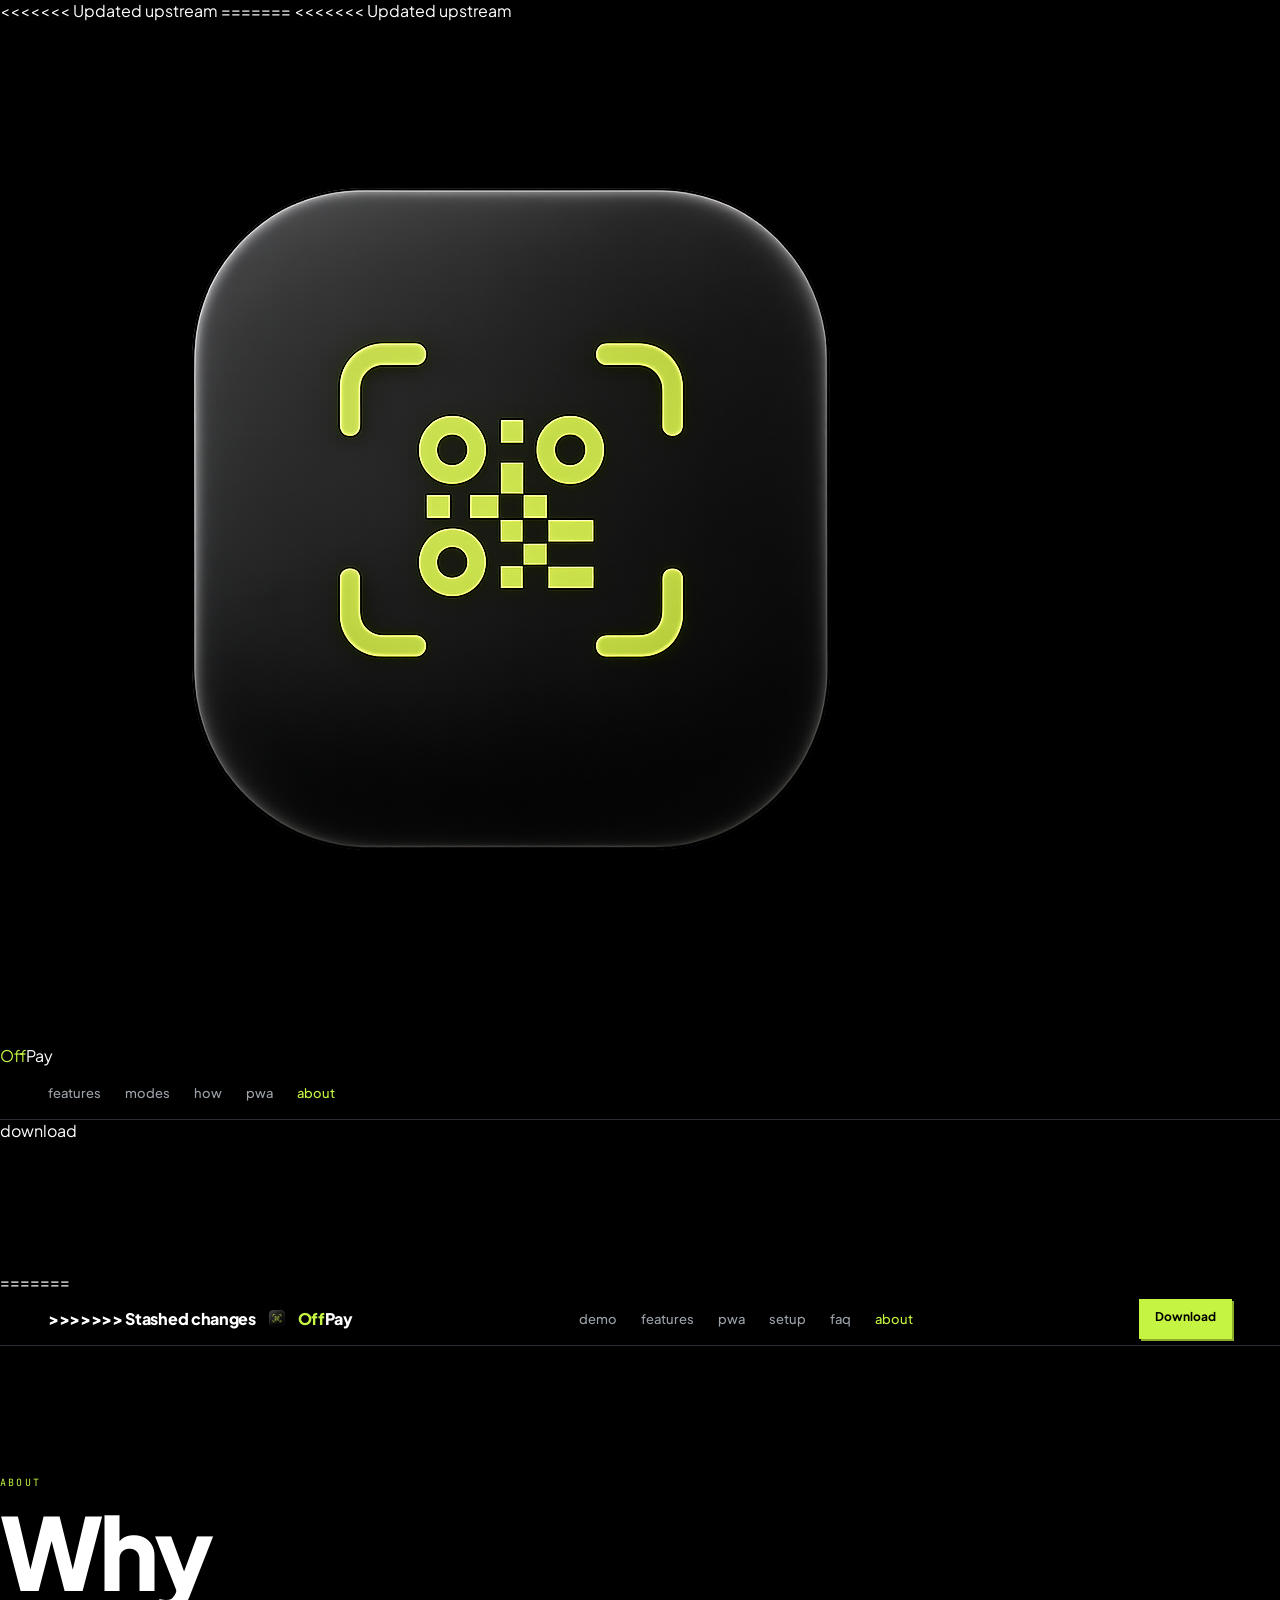
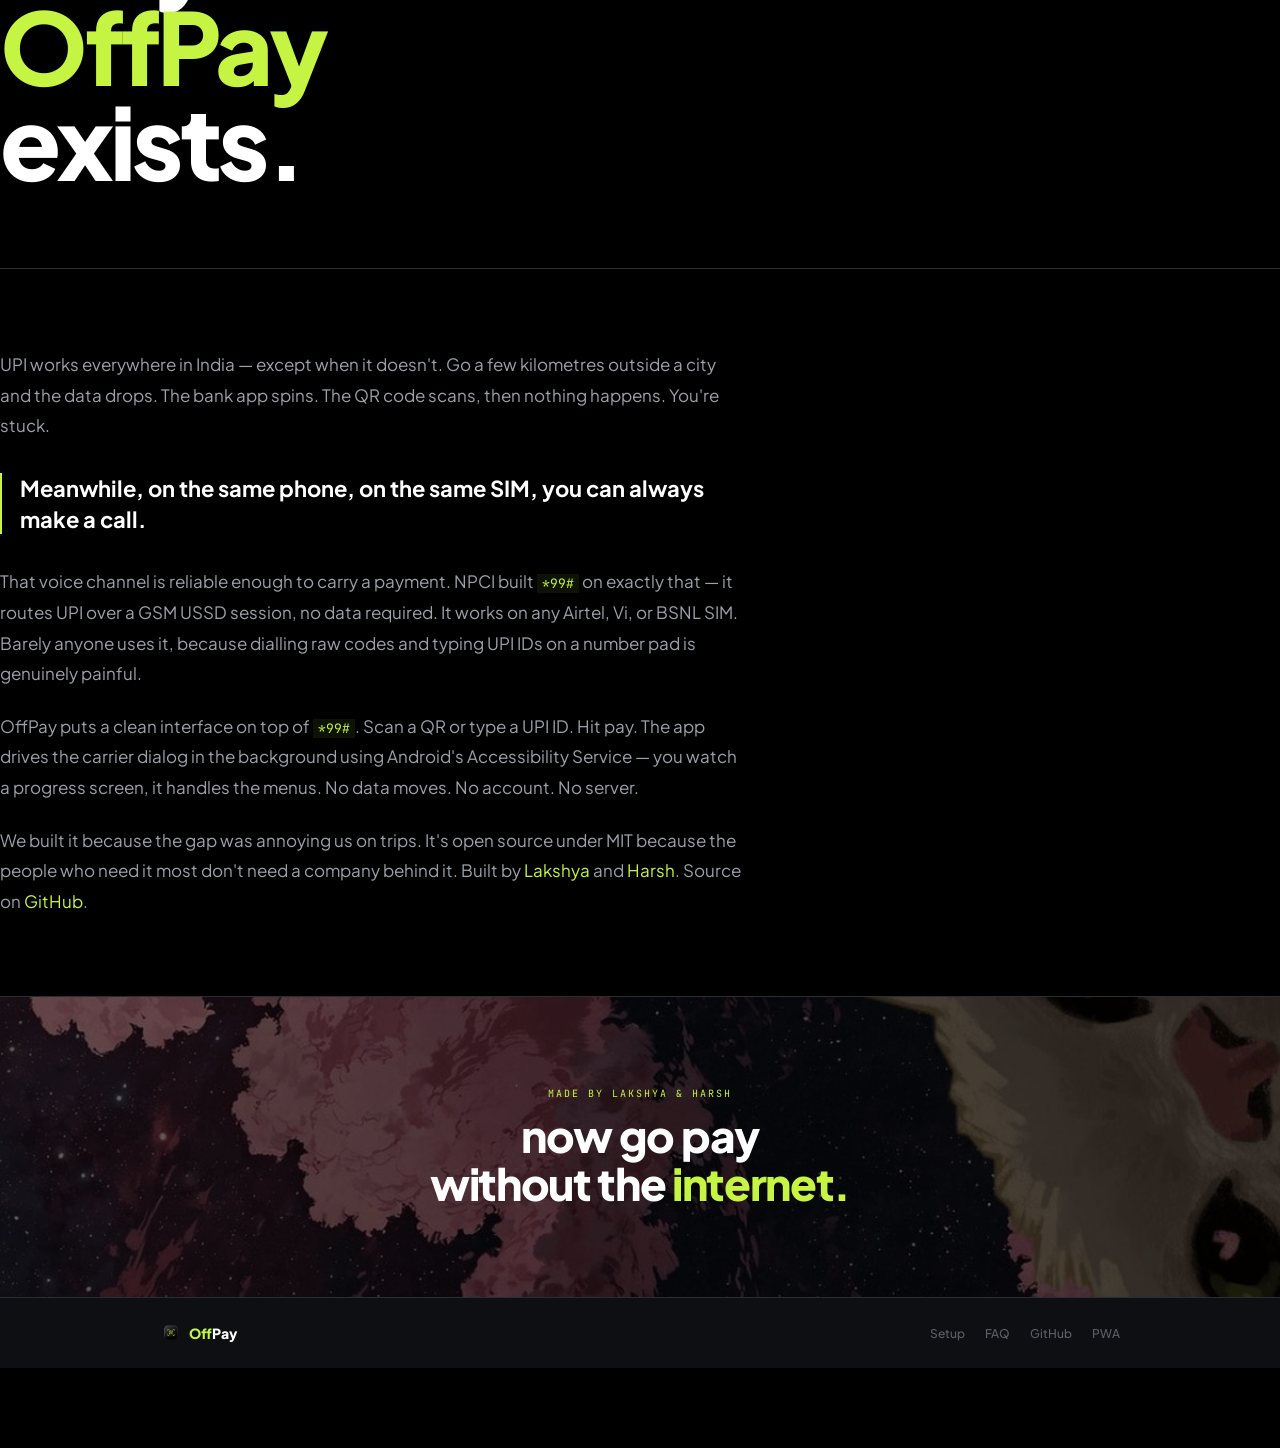
==== website/about.html @ 0f7c6b74 "test" ====
<!doctype html>
<html lang="en">
<head>
  <meta charset="utf-8" />
  <meta name="viewport" content="width=device-width, initial-scale=1, viewport-fit=cover" />
  <title>About — OffPay</title>
  <meta name="description" content="Why OffPay exists." />
  <meta name="theme-color" content="#000000" />
  <link rel="icon" type="image/png" href="assets/logos/icon.png" />
<<<<<<< Updated upstream
  <link rel="apple-touch-icon" href="assets/logos/icon.png" />

  <link rel="preconnect" href="https://web-assets.cred.club" crossorigin />
  <link rel="preconnect" href="https://fonts.googleapis.com" />
  <link rel="preconnect" href="https://fonts.gstatic.com" crossorigin />
  <link href="https://fonts.googleapis.com/css2?family=JetBrains+Mono:wght@400;500;700&display=swap" rel="stylesheet" />
=======
  <link rel="preconnect" href="https://fonts.googleapis.com" />
  <link rel="preconnect" href="https://fonts.gstatic.com" crossorigin />
  <link href="https://fonts.googleapis.com/css2?family=Plus+Jakarta+Sans:ital,wght@0,400;0,500;0,600;0,700;0,800;1,400&family=JetBrains+Mono:wght@400;500&display=swap" rel="stylesheet" />
  <style>
    :root {
      --black: #000000; --surface: #0E0F12; --surface-hi: #16181D;
      --border: #2A2D34; --border-s: #3A3E47;
      --text-1: #FFFFFF; --text-2: #9BA1A8; --text-3: #5A6068;
      --lime: #C5F542; --lime-dim: #8AAB2C;
      --mono: 'JetBrains Mono', monospace;
      --sans: 'Plus Jakarta Sans', system-ui, sans-serif;
      --max: 960px; --pad: clamp(16px, 4.5vw, 48px);
    }
    *, *::before, *::after { box-sizing: border-box; margin: 0; padding: 0; }
    body { background: var(--black); color: var(--text-1); font-family: var(--sans); -webkit-font-smoothing: antialiased; overflow-x: hidden; }
    img { display: block; max-width: 100%; }
    a { color: inherit; text-decoration: none; }
    ::selection { background: var(--lime); color: var(--black); }
>>>>>>> Stashed changes

    .w { max-width: var(--max); margin: 0 auto; padding: 0 var(--pad); }
    .divider { border: none; border-top: 1px solid var(--border); }
    .label { font-family: var(--mono); font-size: 10px; letter-spacing: 0.22em; color: var(--lime); text-transform: uppercase; display: block; margin-bottom: 14px; }
    .lime { color: var(--lime); }

    nav {
      position: sticky; top: 0; z-index: 200;
      display: flex; align-items: center;
      padding: 0 var(--pad); height: 54px;
      background: rgba(0,0,0,0.88); backdrop-filter: blur(20px); -webkit-backdrop-filter: blur(20px);
      border-bottom: 1px solid var(--border);
    }
    .nav-brand { display: flex; align-items: center; gap: 8px; font-size: 16px; font-weight: 800; letter-spacing: -0.02em; }
    .nav-brand img { width: 26px; height: 26px; }
    .nav-links { display: flex; gap: 24px; margin: 0 auto; font-size: 13px; font-weight: 500; color: var(--text-2); }
    .nav-links a:hover { color: var(--text-1); } .nav-links a.active { color: var(--lime); }
    .nav-dl { font-size: 12px; font-weight: 700; background: var(--lime); color: var(--black); padding: 10px 16px; min-height: 40px; box-shadow: 2px 2px 0 var(--lime-dim); transition: box-shadow 80ms, transform 80ms; -webkit-tap-highlight-color: transparent; touch-action: manipulation; }
    .nav-dl:hover { box-shadow: 3px 3px 0 var(--lime-dim); transform: translate(-1px,-1px); }
    @media (max-width: 620px) { .nav-links { display: none; } }

    /* Hero */
    .about-hero { padding: clamp(72px, 12vw, 130px) 0 clamp(48px, 7vw, 80px); }
    .about-hero h1 { font-size: clamp(44px, 9vw, 100px); font-weight: 800; letter-spacing: -0.04em; line-height: 0.95; color: var(--text-1); }

    /* Prose */
    .prose-wrap { padding: clamp(48px, 7vw, 80px) 0; }
    .prose { max-width: 62ch; }
    .prose p { font-size: clamp(15px, 1.4vw, 17px); color: var(--text-2); line-height: 1.8; margin-bottom: 22px; }
    .prose p:last-child { margin-bottom: 0; }
    .prose .pull {
      font-size: clamp(17px, 2vw, 22px); font-weight: 700; color: var(--text-1);
      line-height: 1.4; padding-left: 18px; border-left: 2px solid var(--lime);
      margin: 32px 0;
    }
    .prose a { color: var(--lime); }
    .prose code { font-family: var(--mono); font-size: 13px; color: var(--lime); background: rgba(197,245,66,0.07); padding: 1px 5px; }

    /* Cat */
    .cat { position: relative; overflow: hidden; border-top: 1px solid var(--border); }
    .cat-img { width: 100%; height: clamp(160px, 26vw, 300px); object-fit: cover; object-position: center 35%; filter: brightness(0.4); }
    .cat-copy { position: absolute; inset: 0; display: flex; flex-direction: column; align-items: center; justify-content: center; text-align: center; padding: var(--pad); }
    .cat-by { font-family: var(--mono); font-size: 10px; letter-spacing: 0.2em; color: var(--lime); margin-bottom: 12px; text-transform: uppercase; }
    .cat-line { font-size: clamp(22px, 4.5vw, 44px); font-weight: 800; letter-spacing: -0.03em; color: var(--text-1); line-height: 1.08; }

    /* Footer */
    footer { background: var(--surface); border-top: 1px solid var(--border); padding: 24px var(--pad); }
    .foot-in { max-width: var(--max); margin: 0 auto; display: flex; flex-wrap: wrap; align-items: center; justify-content: space-between; gap: 14px; }
    .foot-brand { display: flex; align-items: center; gap: 7px; font-size: 14px; font-weight: 800; letter-spacing: -0.02em; }
    .foot-brand img { width: 22px; height: 22px; }
    .foot-links { display: flex; flex-wrap: wrap; gap: 20px; font-size: 12px; color: var(--text-3); font-weight: 500; }
    .foot-links a:hover { color: var(--text-1); }
  </style>
</head>
<body>

<<<<<<< Updated upstream
<header class="nav">
  <a href="index.html" class="brand" aria-label="OffPay home">
    <img src="assets/logos/icon.png" alt="" />
    <span class="wordmark"><span class="lime">Off</span>Pay</span>
  </a>
  <nav class="nav-links" aria-label="Primary">
    <a href="index.html#features">features</a>
    <a href="index.html#modes">modes</a>
    <a href="index.html#how">how</a>
    <a href="index.html#pwa">pwa</a>
    <a href="about.html" class="active">about</a>
  </nav>
  <a href="index.html#download" class="cta-mini" data-haptic="light">download</a>
</header>

<!-- ░░░ Hero ░░░ -->
<section class="about-hero">
  <div class="hero-logo">
=======
<nav>
  <a href="index.html" class="nav-brand">
>>>>>>> Stashed changes
    <img src="assets/logos/icon.png" alt="OffPay" />
    <span><span class="lime">Off</span>Pay</span>
  </a>
  <div class="nav-links">
    <a href="index.html#demo">demo</a>
    <a href="index.html#features">features</a>
    <a href="index.html#pwa">pwa</a>
    <a href="setup.html">setup</a>
    <a href="faq.html">faq</a>
    <a href="about.html" class="active">about</a>
  </div>
  <a href="index.html#download" class="nav-dl">Download</a>
</nav>

<section class="about-hero">
  <div class="w">
    <span class="label">About</span>
    <h1>Why<br/><span class="lime">OffPay</span><br/>exists.</h1>
  </div>
</section>

<hr class="divider" />

<div class="prose-wrap">
  <div class="w">
    <div class="prose">
      <p>
        UPI works everywhere in India — except when it doesn't. Go a few kilometres outside a city and the data drops. The bank app spins. The QR code scans, then nothing happens. You're stuck.
      </p>

      <p class="pull">
        Meanwhile, on the same phone, on the same SIM, you can always make a call.
      </p>

      <p>
        That voice channel is reliable enough to carry a payment. NPCI built <code>*99#</code> on exactly that — it routes UPI over a GSM USSD session, no data required. It works on any Airtel, Vi, or BSNL SIM. Barely anyone uses it, because dialling raw codes and typing UPI IDs on a number pad is genuinely painful.
      </p>

      <p>
        OffPay puts a clean interface on top of <code>*99#</code>. Scan a QR or type a UPI ID. Hit pay. The app drives the carrier dialog in the background using Android's Accessibility Service — you watch a progress screen, it handles the menus. No data moves. No account. No server.
      </p>

      <p>
        We built it because the gap was annoying us on trips. It's open source under MIT because the people who need it most don't need a company behind it. Built by <a href="https://github.com/laksh-ya" target="_blank" rel="noopener">Lakshya</a> and <a href="https://github.com/harshtripathi272" target="_blank" rel="noopener">Harsh</a>. Source on <a href="https://github.com/Laksh-ya/OffPayApp" target="_blank" rel="noopener">GitHub</a>.
      </p>
    </div>
  </div>
</div>

<div class="cat" aria-hidden="true">
  <img class="cat-img" src="assets/cat_aesthetic.png" alt="" loading="lazy" />
  <div class="cat-copy">
    <div class="cat-by">Made by Lakshya &amp; Harsh</div>
    <div class="cat-line">now go pay<br/>without the <span class="lime">internet.</span></div>
  </div>
</div>

<footer>
  <div class="foot-in">
    <a href="index.html" class="foot-brand">
      <img src="assets/logos/icon.png" alt="" />
      <span><span class="lime">Off</span>Pay</span>
    </a>
    <div class="foot-links">
      <a href="setup.html">Setup</a>
      <a href="faq.html">FAQ</a>
      <a href="https://github.com/Laksh-ya/OffPayApp" target="_blank" rel="noopener">GitHub</a>
      <a href="https://offpay.vercel.app/" target="_blank" rel="noopener">PWA</a>
    </div>
  </div>
</footer>

</body>
</html>
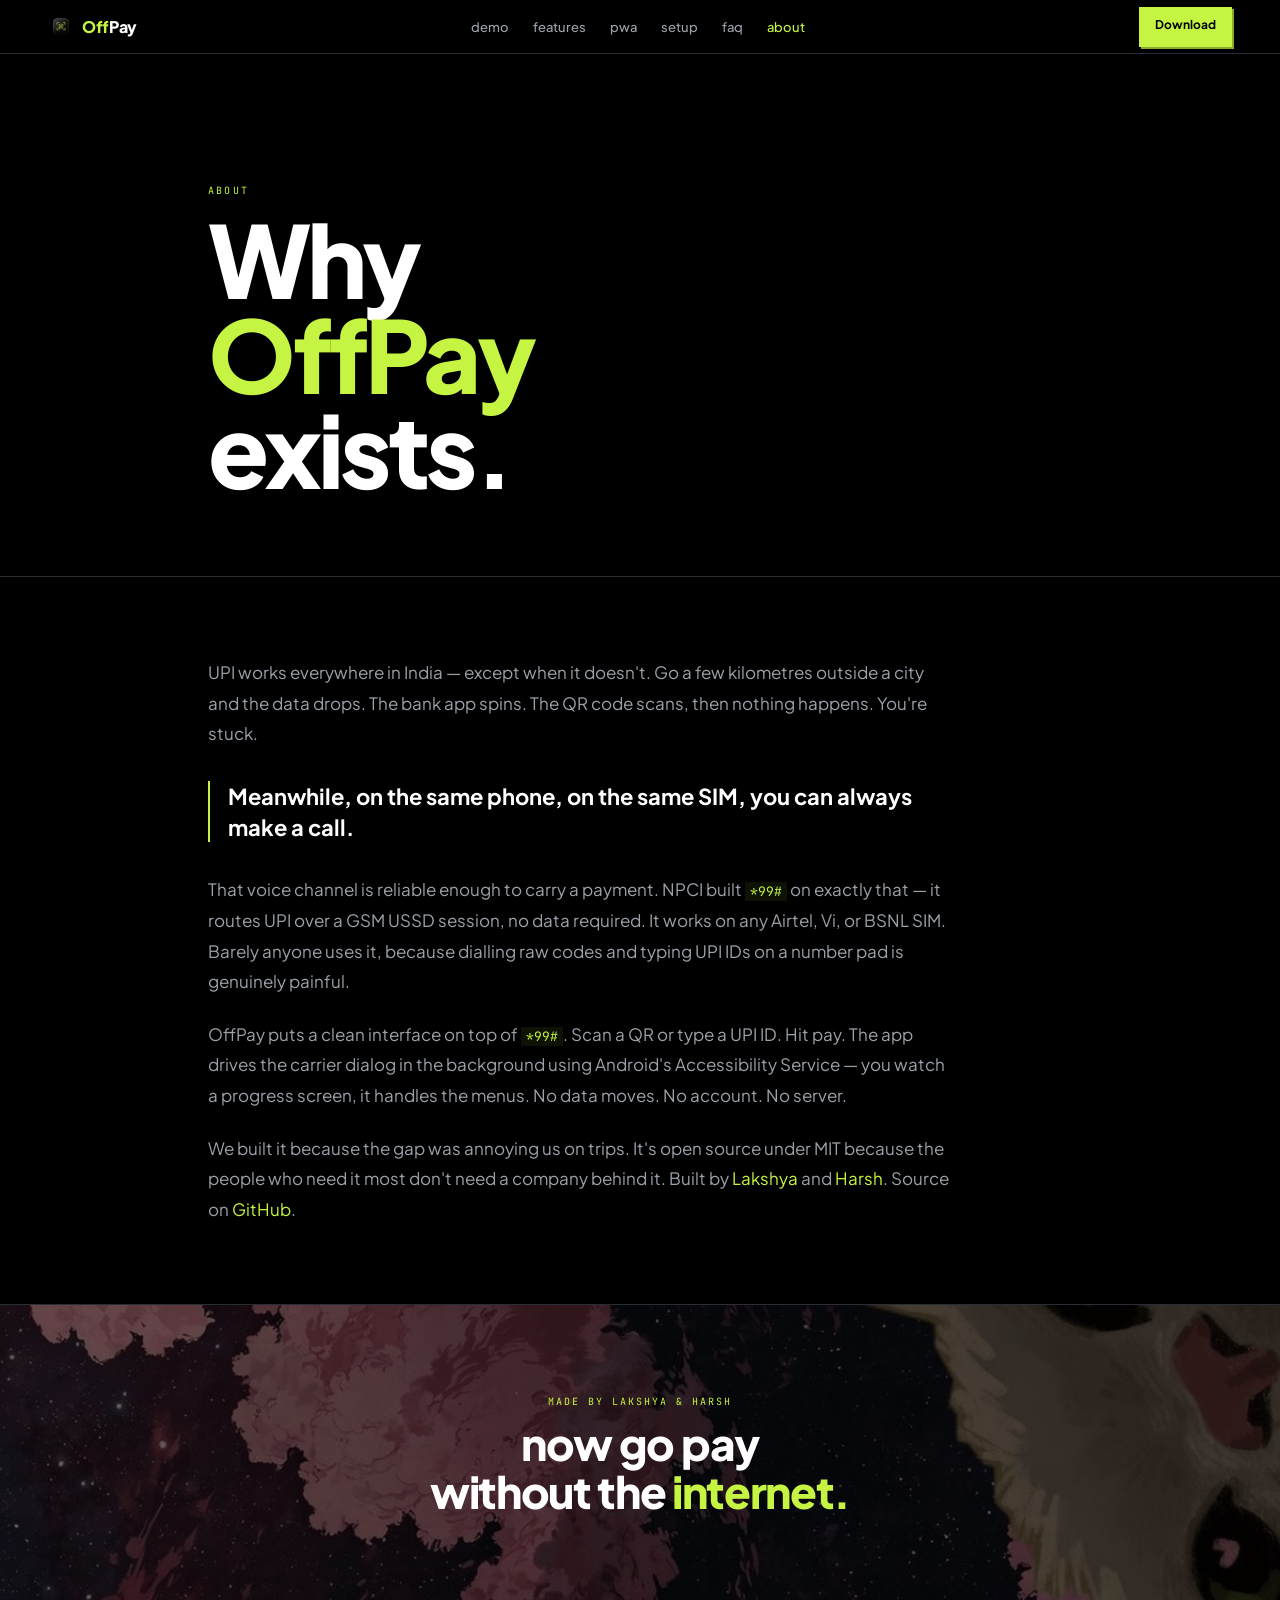
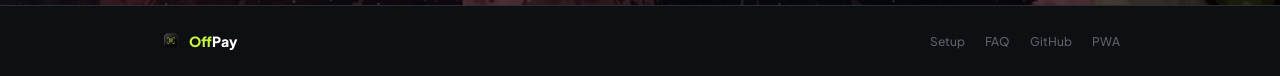
==== commit 6b5c4f19: "test" ====
--- a/website/about.html
+++ b/website/about.html
@@ -7,14 +7,7 @@
   <meta name="description" content="Why OffPay exists." />
   <meta name="theme-color" content="#000000" />
   <link rel="icon" type="image/png" href="assets/logos/icon.png" />
-<<<<<<< Updated upstream
-  <link rel="apple-touch-icon" href="assets/logos/icon.png" />
 
-  <link rel="preconnect" href="https://web-assets.cred.club" crossorigin />
-  <link rel="preconnect" href="https://fonts.googleapis.com" />
-  <link rel="preconnect" href="https://fonts.gstatic.com" crossorigin />
-  <link href="https://fonts.googleapis.com/css2?family=JetBrains+Mono:wght@400;500;700&display=swap" rel="stylesheet" />
-=======
   <link rel="preconnect" href="https://fonts.googleapis.com" />
   <link rel="preconnect" href="https://fonts.gstatic.com" crossorigin />
   <link href="https://fonts.googleapis.com/css2?family=Plus+Jakarta+Sans:ital,wght@0,400;0,500;0,600;0,700;0,800;1,400&family=JetBrains+Mono:wght@400;500&display=swap" rel="stylesheet" />
@@ -33,7 +26,6 @@
     img { display: block; max-width: 100%; }
     a { color: inherit; text-decoration: none; }
     ::selection { background: var(--lime); color: var(--black); }
->>>>>>> Stashed changes
 
     .w { max-width: var(--max); margin: 0 auto; padding: 0 var(--pad); }
     .divider { border: none; border-top: 1px solid var(--border); }
@@ -90,29 +82,9 @@
 </head>
 <body>
 
-<<<<<<< Updated upstream
-<header class="nav">
-  <a href="index.html" class="brand" aria-label="OffPay home">
-    <img src="assets/logos/icon.png" alt="" />
-    <span class="wordmark"><span class="lime">Off</span>Pay</span>
-  </a>
-  <nav class="nav-links" aria-label="Primary">
-    <a href="index.html#features">features</a>
-    <a href="index.html#modes">modes</a>
-    <a href="index.html#how">how</a>
-    <a href="index.html#pwa">pwa</a>
-    <a href="about.html" class="active">about</a>
-  </nav>
-  <a href="index.html#download" class="cta-mini" data-haptic="light">download</a>
-</header>
 
-<!-- ░░░ Hero ░░░ -->
-<section class="about-hero">
-  <div class="hero-logo">
-=======
 <nav>
   <a href="index.html" class="nav-brand">
->>>>>>> Stashed changes
     <img src="assets/logos/icon.png" alt="OffPay" />
     <span><span class="lime">Off</span>Pay</span>
   </a>
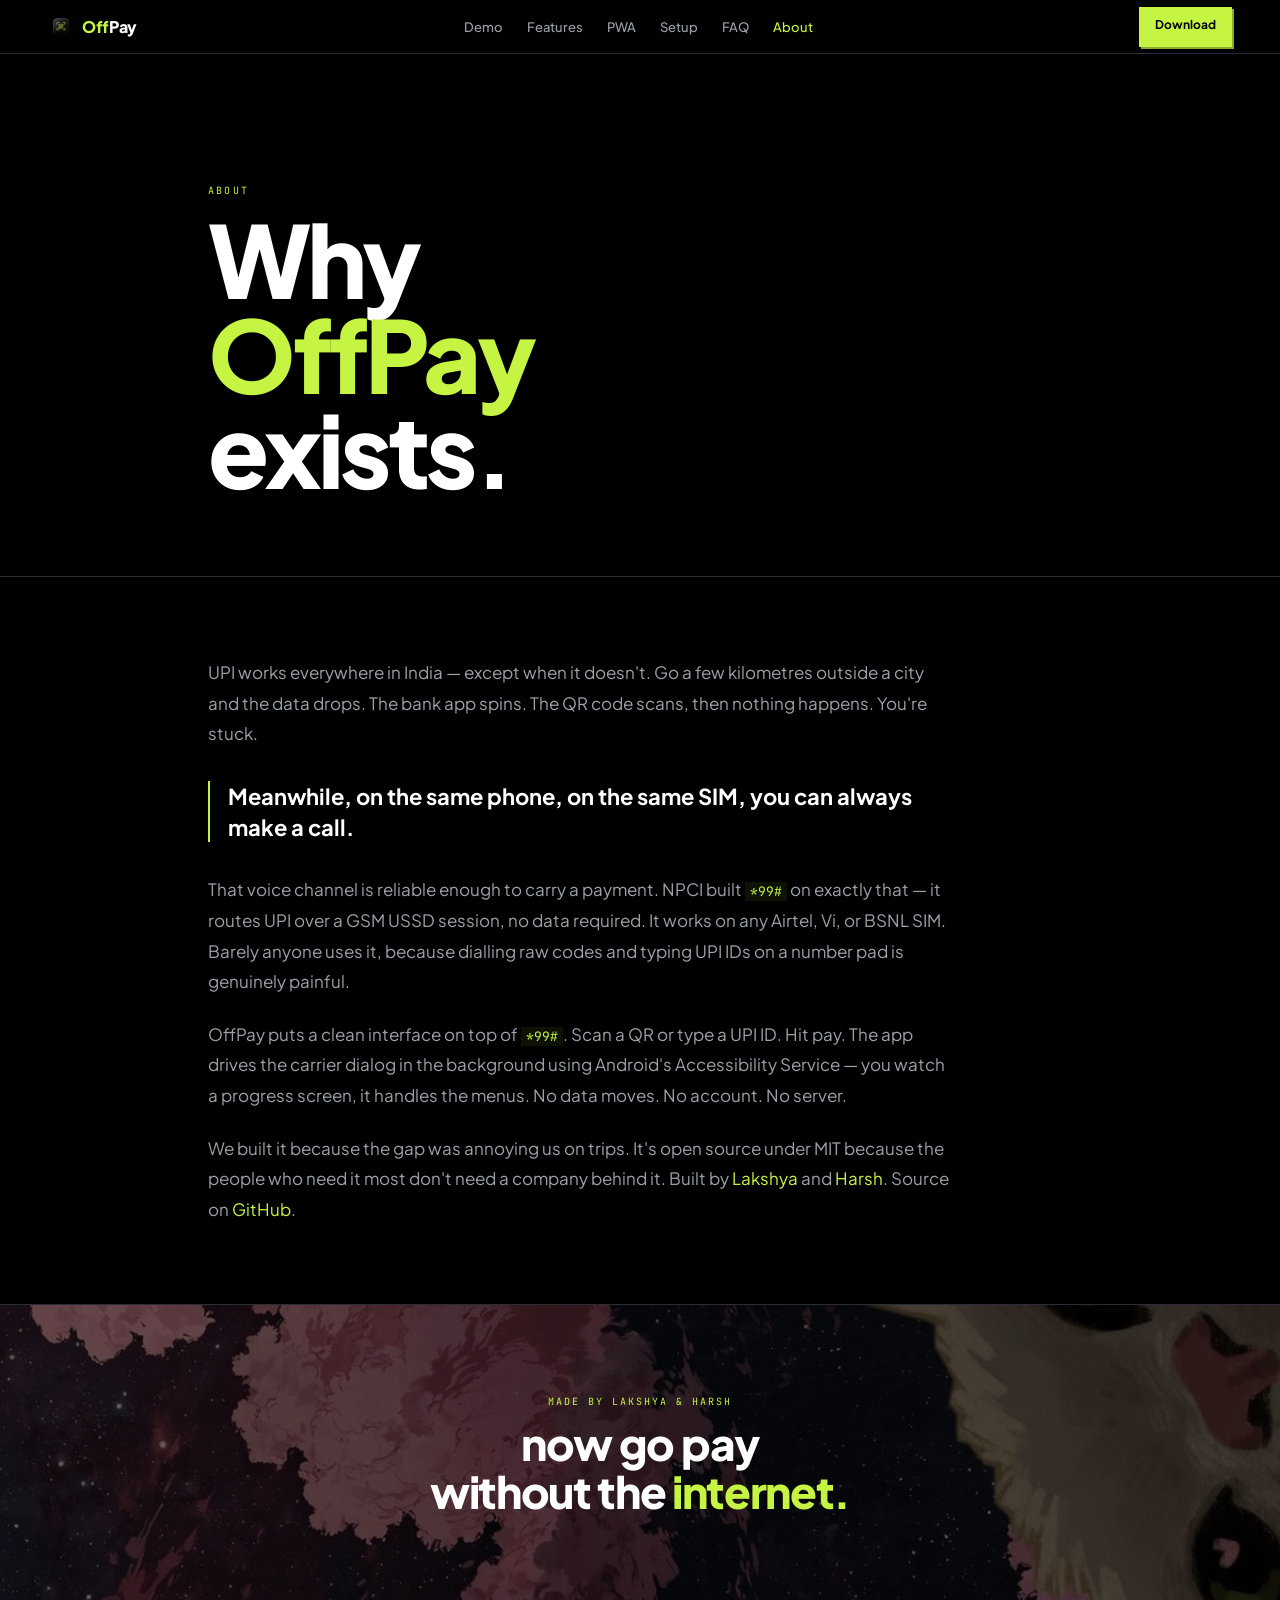
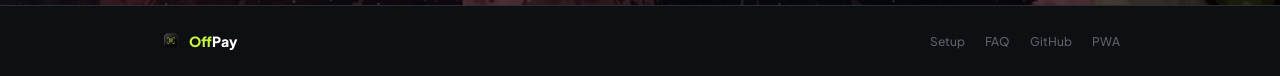
==== commit 54408392: "Menu Fix in Mobile" ====
--- a/website/about.html
+++ b/website/about.html
@@ -22,7 +22,7 @@
       --max: 960px; --pad: clamp(16px, 4.5vw, 48px);
     }
     *, *::before, *::after { box-sizing: border-box; margin: 0; padding: 0; }
-    body { background: var(--black); color: var(--text-1); font-family: var(--sans); -webkit-font-smoothing: antialiased; overflow-x: hidden; }
+    html, body { background: var(--black); color: var(--text-1); font-family: var(--sans); -webkit-font-smoothing: antialiased; overflow-x: hidden; max-width: 100%; }
     img { display: block; max-width: 100%; }
     a { color: inherit; text-decoration: none; }
     ::selection { background: var(--lime); color: var(--black); }
@@ -33,9 +33,11 @@
     .lime { color: var(--lime); }
 
     nav {
-      position: sticky; top: 0; z-index: 200;
-      display: flex; align-items: center;
+      position: sticky; top: 0; left: 0; right: 0; z-index: 200;
+      display: flex; align-items: center; justify-content: space-between;
       padding: 0 var(--pad); height: 54px;
+      height: calc(54px + env(safe-area-inset-top, 0px));
+      padding-top: env(safe-area-inset-top, 0px);
       background: rgba(0,0,0,0.88); backdrop-filter: blur(20px); -webkit-backdrop-filter: blur(20px);
       border-bottom: 1px solid var(--border);
     }
@@ -45,11 +47,78 @@
     .nav-links a:hover { color: var(--text-1); } .nav-links a.active { color: var(--lime); }
     .nav-dl { font-size: 12px; font-weight: 700; background: var(--lime); color: var(--black); padding: 10px 16px; min-height: 40px; box-shadow: 2px 2px 0 var(--lime-dim); transition: box-shadow 80ms, transform 80ms; -webkit-tap-highlight-color: transparent; touch-action: manipulation; }
     .nav-dl:hover { box-shadow: 3px 3px 0 var(--lime-dim); transform: translate(-1px,-1px); }
-    @media (max-width: 620px) { .nav-links { display: none; } }
+    
+    .nav-right {
+      display: flex;
+      align-items: center;
+      gap: 16px;
+    }
+    .menu-toggle {
+      display: none;
+      flex-direction: column;
+      justify-content: space-between;
+      width: 22px;
+      height: 14px;
+      background: transparent;
+      border: none;
+      cursor: pointer;
+      padding: 0;
+      z-index: 210;
+    }
+    .menu-toggle .bar {
+      width: 100%;
+      height: 2px;
+      background-color: var(--text-1);
+      transition: all 0.2s ease-in-out;
+    }
+    .mobile-menu {
+      position: fixed;
+      top: calc(54px + env(safe-area-inset-top, 0px));
+      left: 0;
+      width: 100%;
+      height: calc(100vh - (54px + env(safe-area-inset-top, 0px)));
+      background: rgba(13,13,13,0.98);
+      backdrop-filter: blur(20px);
+      -webkit-backdrop-filter: blur(20px);
+      z-index: 190;
+      display: flex;
+      flex-direction: column;
+      padding: 40px var(--pad);
+      transform: translateY(-100%);
+      transition: transform 0.3s cubic-bezier(0.16, 1, 0.3, 1);
+      border-bottom: 1px solid var(--border);
+    }
+    .mobile-menu.active {
+      transform: translateY(0);
+    }
+    .mobile-menu-links {
+      display: flex;
+      flex-direction: column;
+      gap: 28px;
+    }
+    .mobile-menu-links a {
+      font-size: 24px;
+      font-weight: 700;
+      color: var(--text-2);
+      text-transform: capitalize;
+      letter-spacing: -0.02em;
+      transition: color 0.2s ease;
+    }
+    .mobile-menu-links a:hover,
+    .mobile-menu-links a.active {
+      color: var(--lime);
+    }
+    @media (max-width: 768px) {
+      .nav-links { display: none; }
+      .menu-toggle { display: flex; }
+      .menu-toggle.active .bar:nth-child(1) { transform: translateY(6px) rotate(45deg); }
+      .menu-toggle.active .bar:nth-child(2) { opacity: 0; }
+      .menu-toggle.active .bar:nth-child(3) { transform: translateY(-6px) rotate(-45deg); }
+    }
 
     /* Hero */
     .about-hero { padding: clamp(72px, 12vw, 130px) 0 clamp(48px, 7vw, 80px); }
-    .about-hero h1 { font-size: clamp(44px, 9vw, 100px); font-weight: 800; letter-spacing: -0.04em; line-height: 0.95; color: var(--text-1); }
+    .about-hero h1 { font-size: clamp(32px, 9vw, 100px); font-weight: 800; letter-spacing: -0.04em; line-height: 0.95; color: var(--text-1); }
 
     /* Prose */
     .prose-wrap { padding: clamp(48px, 7vw, 80px) 0; }
@@ -89,15 +158,34 @@
     <span><span class="lime">Off</span>Pay</span>
   </a>
   <div class="nav-links">
-    <a href="index.html#demo">demo</a>
-    <a href="index.html#features">features</a>
-    <a href="index.html#pwa">pwa</a>
-    <a href="setup.html">setup</a>
-    <a href="faq.html">faq</a>
-    <a href="about.html" class="active">about</a>
-  </div>
-  <a href="index.html#download" class="nav-dl">Download</a>
+    <a href="index.html#demo">Demo</a>
+    <a href="index.html#features">Features</a>
+    <a href="index.html#pwa">PWA</a>
+    <a href="setup.html">Setup</a>
+    <a href="faq.html">FAQ</a>
+    <a href="about.html" class="active">About</a>
+  </div>
+  <div class="nav-right">
+    <a href="index.html#download" class="nav-dl">Download</a>
+    <button class="menu-toggle" id="menu-toggle" aria-label="Toggle Menu">
+      <span class="bar"></span>
+      <span class="bar"></span>
+      <span class="bar"></span>
+    </button>
+  </div>
 </nav>
+
+<!-- Mobile Menu Overlay -->
+<div class="mobile-menu" id="mobile-menu">
+  <div class="mobile-menu-links">
+    <a href="index.html#demo">Demo</a>
+    <a href="index.html#features">Features</a>
+    <a href="index.html#pwa">PWA</a>
+    <a href="setup.html">Setup</a>
+    <a href="faq.html">FAQ</a>
+    <a href="about.html" class="active">About</a>
+  </div>
+</div>
 
 <section class="about-hero">
   <div class="w">
@@ -157,5 +245,24 @@
   </div>
 </footer>
 
+<script>
+  // Mobile menu toggle logic
+  const menuToggle = document.getElementById('menu-toggle');
+  const mobileMenu = document.getElementById('mobile-menu');
+  if (menuToggle && mobileMenu) {
+    menuToggle.addEventListener('click', () => {
+      menuToggle.classList.toggle('active');
+      mobileMenu.classList.toggle('active');
+      document.body.style.overflow = mobileMenu.classList.contains('active') ? 'hidden' : '';
+    });
+    mobileMenu.querySelectorAll('a').forEach(link => {
+      link.addEventListener('click', () => {
+        menuToggle.classList.remove('active');
+        mobileMenu.classList.remove('active');
+        document.body.style.overflow = '';
+      });
+    });
+  }
+</script>
 </body>
 </html>
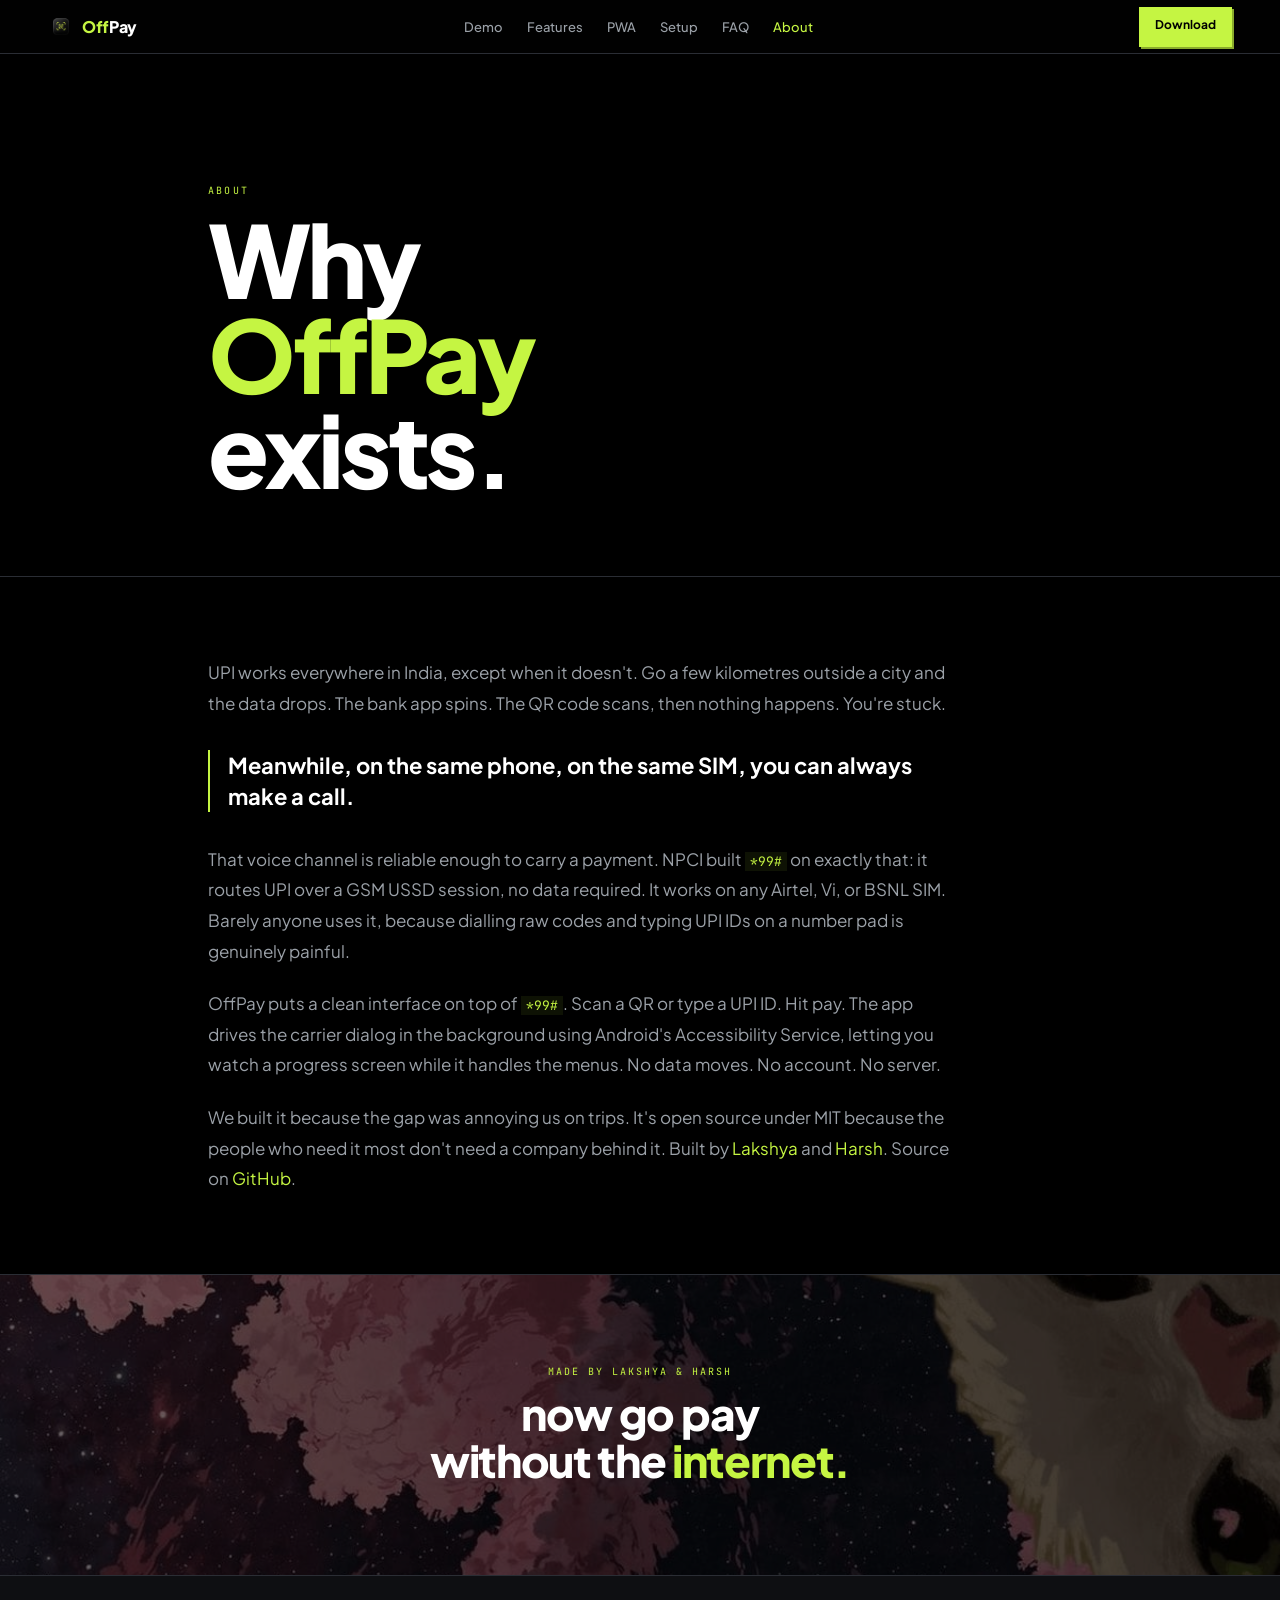
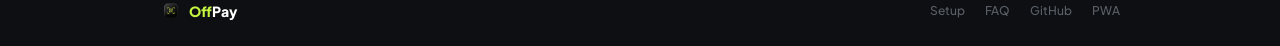
==== commit b182a043: "fix" ====
--- a/website/about.html
+++ b/website/about.html
@@ -3,7 +3,7 @@
 <head>
   <meta charset="utf-8" />
   <meta name="viewport" content="width=device-width, initial-scale=1, viewport-fit=cover" />
-  <title>About — OffPay</title>
+  <title>About | OffPay</title>
   <meta name="description" content="Why OffPay exists." />
   <meta name="theme-color" content="#000000" />
   <link rel="icon" type="image/png" href="assets/logos/icon.png" />
@@ -200,7 +200,7 @@
   <div class="w">
     <div class="prose">
       <p>
-        UPI works everywhere in India — except when it doesn't. Go a few kilometres outside a city and the data drops. The bank app spins. The QR code scans, then nothing happens. You're stuck.
+        UPI works everywhere in India, except when it doesn't. Go a few kilometres outside a city and the data drops. The bank app spins. The QR code scans, then nothing happens. You're stuck.
       </p>
 
       <p class="pull">
@@ -208,11 +208,11 @@
       </p>
 
       <p>
-        That voice channel is reliable enough to carry a payment. NPCI built <code>*99#</code> on exactly that — it routes UPI over a GSM USSD session, no data required. It works on any Airtel, Vi, or BSNL SIM. Barely anyone uses it, because dialling raw codes and typing UPI IDs on a number pad is genuinely painful.
-      </p>
-
-      <p>
-        OffPay puts a clean interface on top of <code>*99#</code>. Scan a QR or type a UPI ID. Hit pay. The app drives the carrier dialog in the background using Android's Accessibility Service — you watch a progress screen, it handles the menus. No data moves. No account. No server.
+        That voice channel is reliable enough to carry a payment. NPCI built <code>*99#</code> on exactly that: it routes UPI over a GSM USSD session, no data required. It works on any Airtel, Vi, or BSNL SIM. Barely anyone uses it, because dialling raw codes and typing UPI IDs on a number pad is genuinely painful.
+      </p>
+
+      <p>
+        OffPay puts a clean interface on top of <code>*99#</code>. Scan a QR or type a UPI ID. Hit pay. The app drives the carrier dialog in the background using Android's Accessibility Service, letting you watch a progress screen while it handles the menus. No data moves. No account. No server.
       </p>
 
       <p>
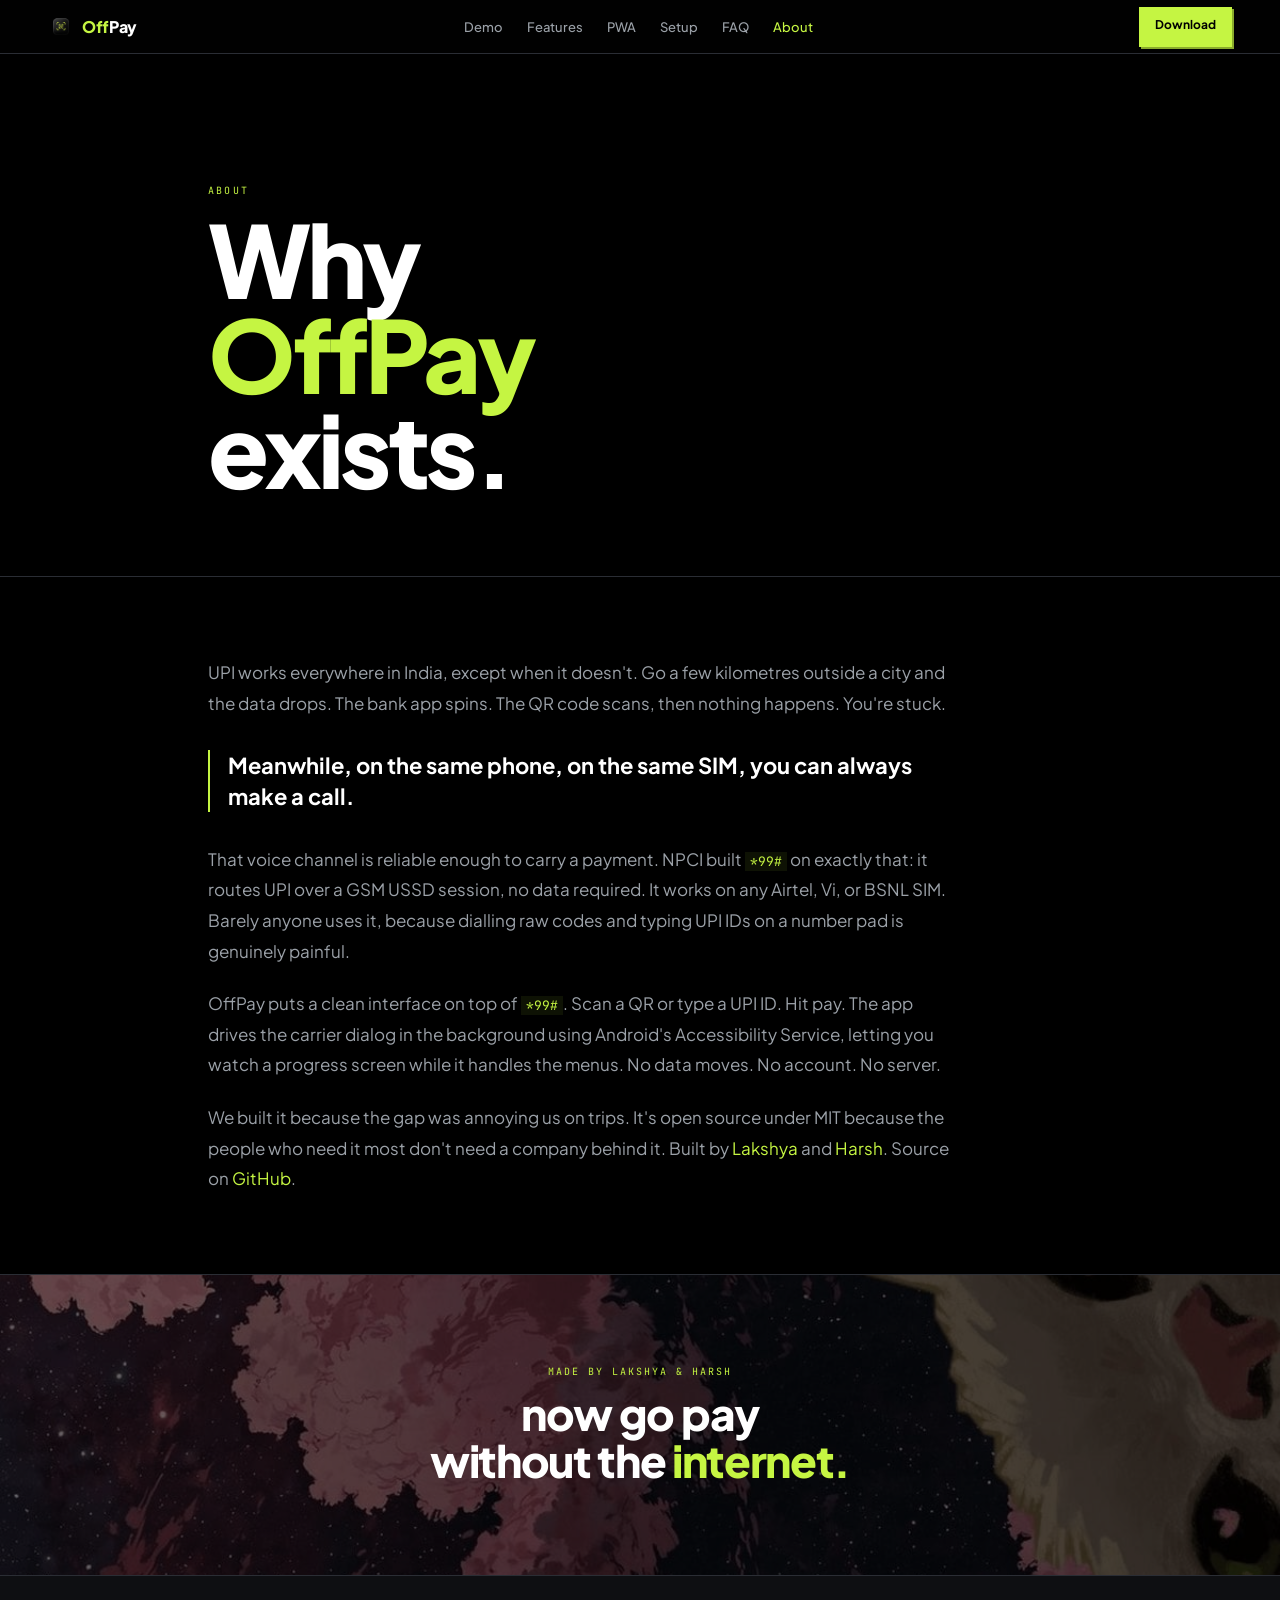
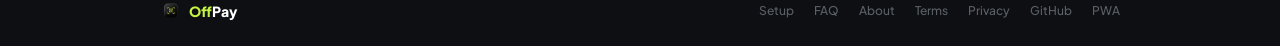
==== commit c9f94d59: "Privacy & Terms" ====
--- a/website/about.html
+++ b/website/about.html
@@ -239,6 +239,9 @@
     <div class="foot-links">
       <a href="setup.html">Setup</a>
       <a href="faq.html">FAQ</a>
+      <a href="about.html">About</a>
+      <a href="terms.html">Terms</a>
+      <a href="privacy.html">Privacy</a>
       <a href="https://github.com/Laksh-ya/OffPayApp" target="_blank" rel="noopener">GitHub</a>
       <a href="https://offpay.vercel.app/" target="_blank" rel="noopener">PWA</a>
     </div>
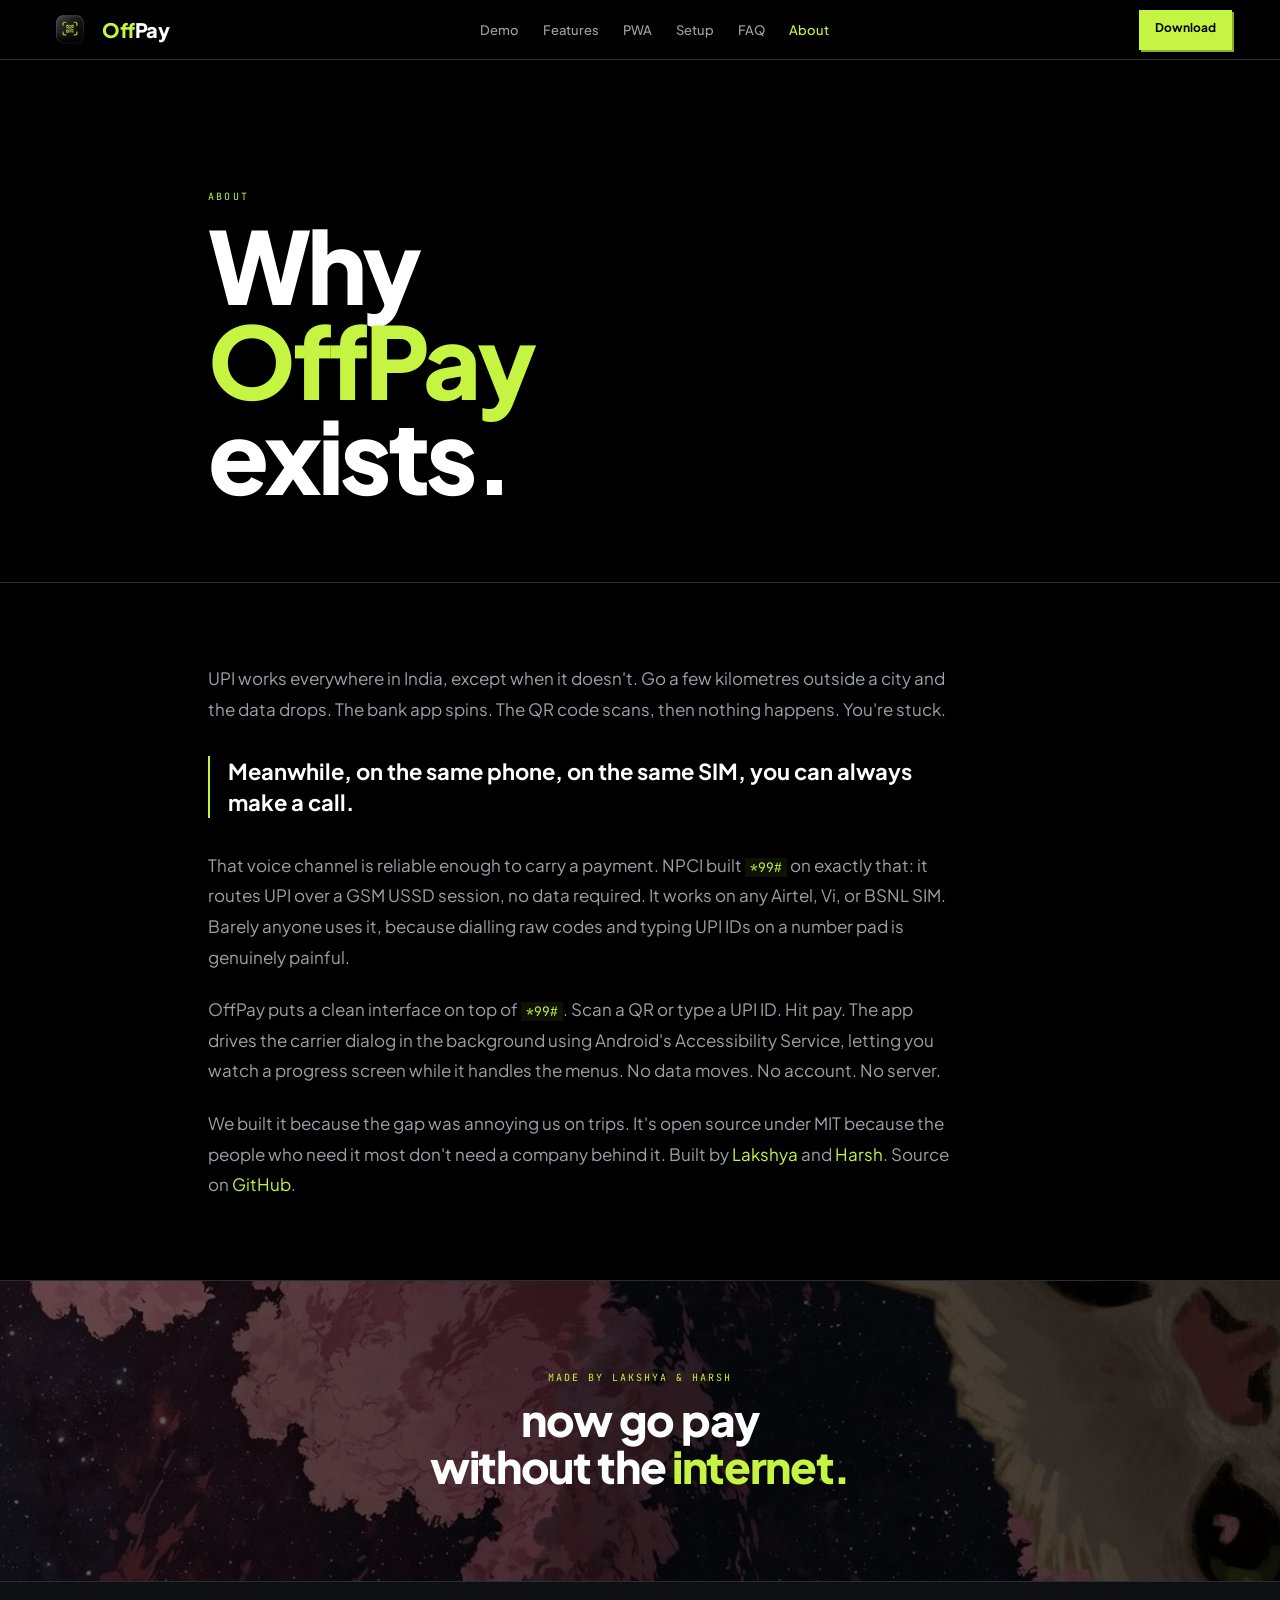
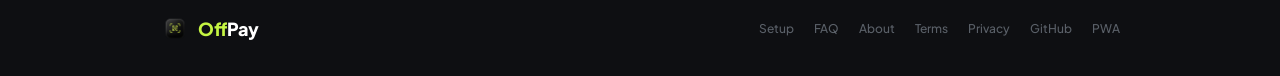
==== commit c2c6a008: "Logo FIx" ====
--- a/website/about.html
+++ b/website/about.html
@@ -22,7 +22,8 @@
       --max: 960px; --pad: clamp(16px, 4.5vw, 48px);
     }
     *, *::before, *::after { box-sizing: border-box; margin: 0; padding: 0; }
-    html, body { background: var(--black); color: var(--text-1); font-family: var(--sans); -webkit-font-smoothing: antialiased; overflow-x: hidden; max-width: 100%; }
+    html { overflow-x: hidden; width: 100%; scroll-behavior: smooth; }
+    body { background: var(--black); color: var(--text-1); font-family: var(--sans); -webkit-font-smoothing: antialiased; overflow-x: hidden; width: 100%; position: relative; }
     img { display: block; max-width: 100%; }
     a { color: inherit; text-decoration: none; }
     ::selection { background: var(--lime); color: var(--black); }
@@ -35,17 +36,17 @@
     nav {
       position: sticky; top: 0; left: 0; right: 0; z-index: 200;
       display: flex; align-items: center; justify-content: space-between;
-      padding: 0 var(--pad); height: 54px;
-      height: calc(54px + env(safe-area-inset-top, 0px));
+      padding: 0 var(--pad); height: 60px;
+      height: calc(60px + env(safe-area-inset-top, 0px));
       padding-top: env(safe-area-inset-top, 0px);
       background: rgba(0,0,0,0.88); backdrop-filter: blur(20px); -webkit-backdrop-filter: blur(20px);
       border-bottom: 1px solid var(--border);
     }
-    .nav-brand { display: flex; align-items: center; gap: 8px; font-size: 16px; font-weight: 800; letter-spacing: -0.02em; }
-    .nav-brand img { width: 26px; height: 26px; }
+    .nav-brand { display: flex; align-items: center; gap: 10px; font-size: 20px; font-weight: 800; letter-spacing: -0.02em; }
+    .nav-brand img { width: 44px; height: 44px; }
     .nav-links { display: flex; gap: 24px; margin: 0 auto; font-size: 13px; font-weight: 500; color: var(--text-2); }
     .nav-links a:hover { color: var(--text-1); } .nav-links a.active { color: var(--lime); }
-    .nav-dl { font-size: 12px; font-weight: 700; background: var(--lime); color: var(--black); padding: 10px 16px; min-height: 40px; box-shadow: 2px 2px 0 var(--lime-dim); transition: box-shadow 80ms, transform 80ms; -webkit-tap-highlight-color: transparent; touch-action: manipulation; }
+    .nav-dl { font-size: 12px; font-weight: 700; background: var(--lime); color: var(--black); padding: 10px 16px; min-height: 40px; box-shadow: 2px 2px 0 var(--lime-dim); transition: box-shadow 80ms, transform 80ms, opacity 180ms ease; -webkit-tap-highlight-color: transparent; touch-action: manipulation; }
     .nav-dl:hover { box-shadow: 3px 3px 0 var(--lime-dim); transform: translate(-1px,-1px); }
     
     .nav-right {
@@ -73,10 +74,10 @@
     }
     .mobile-menu {
       position: fixed;
-      top: calc(54px + env(safe-area-inset-top, 0px));
+      top: calc(60px + env(safe-area-inset-top, 0px));
       left: 0;
       width: 100%;
-      height: calc(100vh - (54px + env(safe-area-inset-top, 0px)));
+      height: calc(100vh - (60px + env(safe-area-inset-top, 0px)));
       background: rgba(13,13,13,0.98);
       backdrop-filter: blur(20px);
       -webkit-backdrop-filter: blur(20px);
@@ -114,6 +115,25 @@
       .menu-toggle.active .bar:nth-child(1) { transform: translateY(6px) rotate(45deg); }
       .menu-toggle.active .bar:nth-child(2) { opacity: 0; }
       .menu-toggle.active .bar:nth-child(3) { transform: translateY(-6px) rotate(-45deg); }
+      .nav-dl {
+        font-size: 11px;
+        padding: 8px 12px;
+        min-height: 34px;
+      }
+      body.menu-open .nav-dl {
+        opacity: 0;
+        pointer-events: none;
+      }
+      .foot-in {
+        flex-direction: column;
+        align-items: center;
+        text-align: center;
+        gap: 20px;
+      }
+      .foot-links {
+        justify-content: center;
+        gap: 16px 20px;
+      }
     }
 
     /* Hero */
@@ -141,10 +161,10 @@
     .cat-line { font-size: clamp(22px, 4.5vw, 44px); font-weight: 800; letter-spacing: -0.03em; color: var(--text-1); line-height: 1.08; }
 
     /* Footer */
-    footer { background: var(--surface); border-top: 1px solid var(--border); padding: 24px var(--pad); }
-    .foot-in { max-width: var(--max); margin: 0 auto; display: flex; flex-wrap: wrap; align-items: center; justify-content: space-between; gap: 14px; }
-    .foot-brand { display: flex; align-items: center; gap: 7px; font-size: 14px; font-weight: 800; letter-spacing: -0.02em; }
-    .foot-brand img { width: 22px; height: 22px; }
+    footer { background: var(--surface); border-top: 1px solid var(--border); padding: 32px var(--pad); }
+    .foot-in { max-width: var(--max); margin: 0 auto; display: flex; flex-wrap: wrap; align-items: center; justify-content: space-between; gap: 20px; }
+    .foot-brand { display: flex; align-items: center; gap: 8px; font-size: 18px; font-weight: 800; letter-spacing: -0.02em; }
+    .foot-brand img { width: 30px; height: 30px; }
     .foot-links { display: flex; flex-wrap: wrap; gap: 20px; font-size: 12px; color: var(--text-3); font-weight: 500; }
     .foot-links a:hover { color: var(--text-1); }
   </style>
@@ -256,12 +276,19 @@
     menuToggle.addEventListener('click', () => {
       menuToggle.classList.toggle('active');
       mobileMenu.classList.toggle('active');
-      document.body.style.overflow = mobileMenu.classList.contains('active') ? 'hidden' : '';
+      const isActive = mobileMenu.classList.contains('active');
+      document.body.style.overflow = isActive ? 'hidden' : '';
+      if (isActive) {
+        document.body.classList.add('menu-open');
+      } else {
+        document.body.classList.remove('menu-open');
+      }
     });
     mobileMenu.querySelectorAll('a').forEach(link => {
       link.addEventListener('click', () => {
         menuToggle.classList.remove('active');
         mobileMenu.classList.remove('active');
+        document.body.classList.remove('menu-open');
         document.body.style.overflow = '';
       });
     });
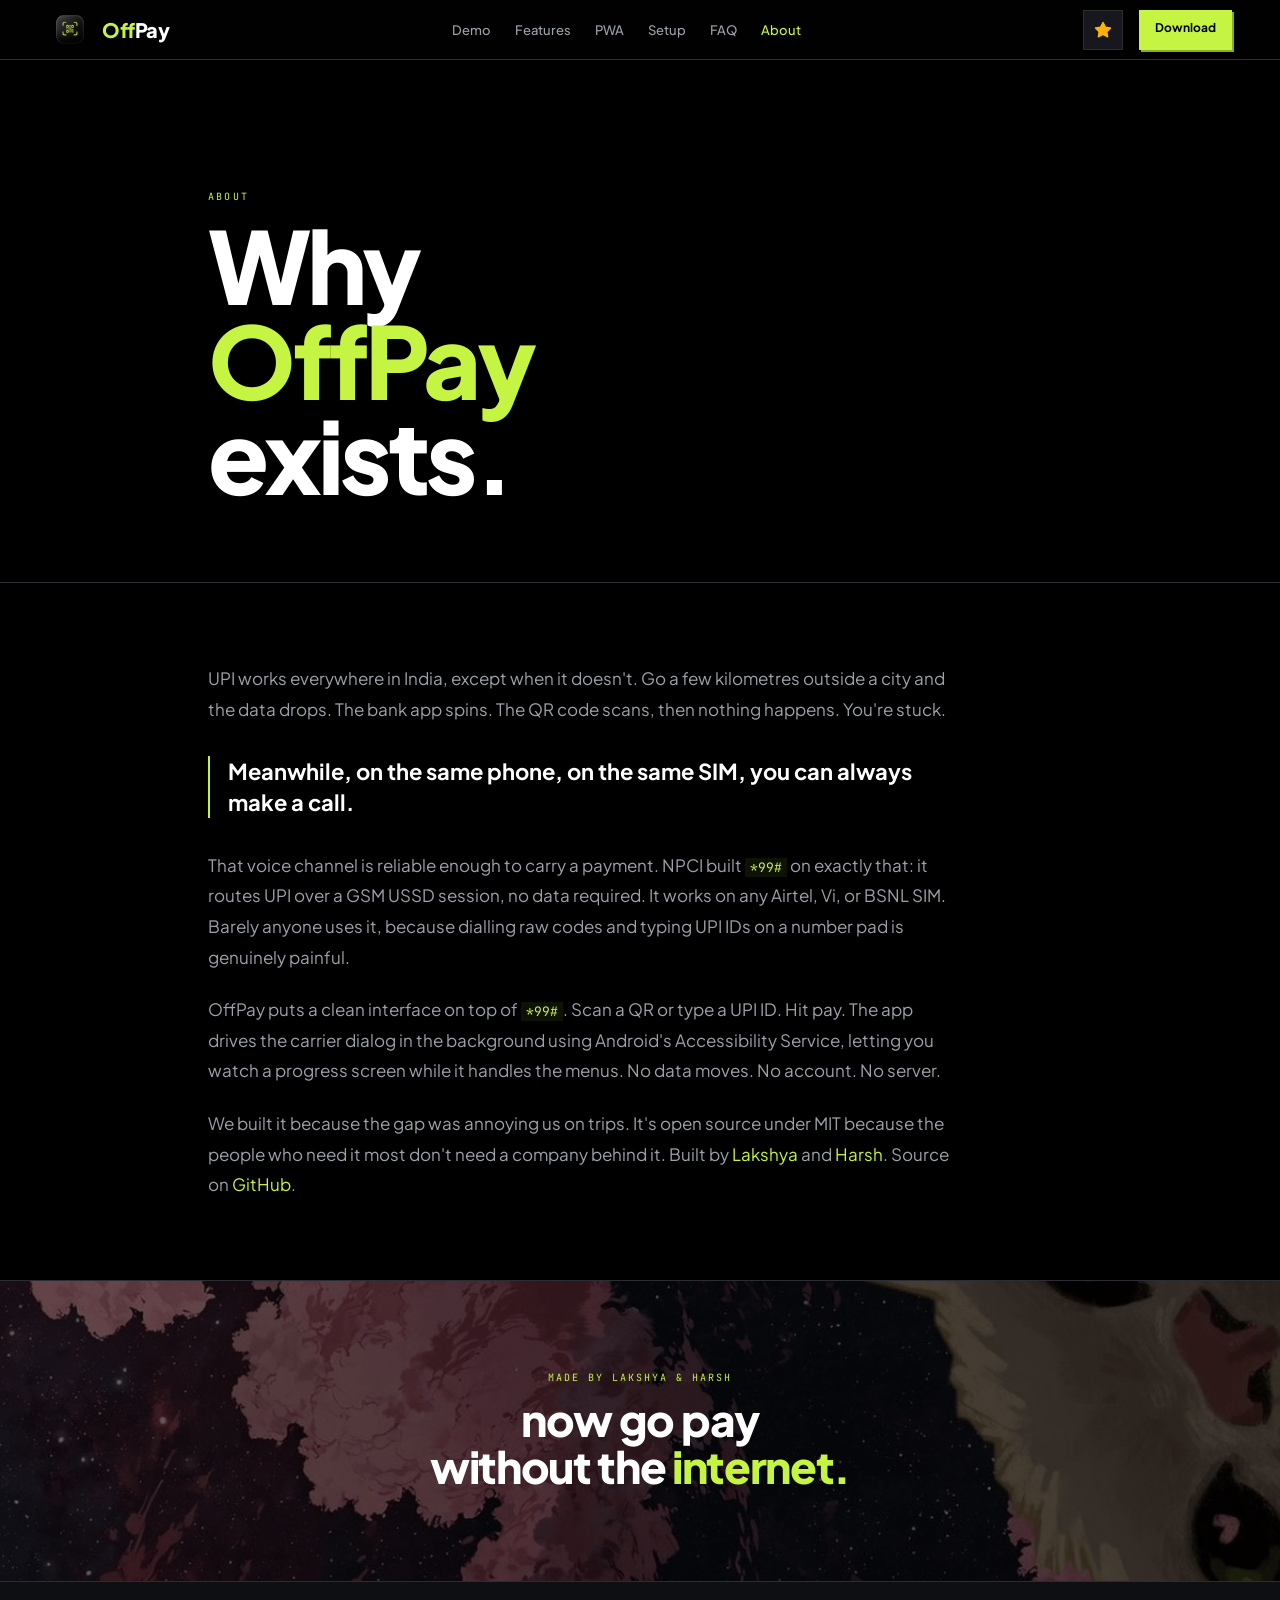
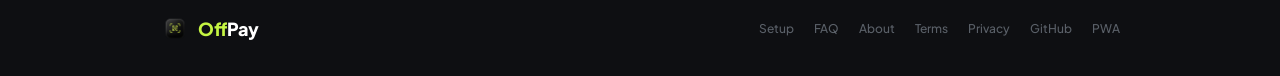
==== commit fde7ac2e: "Button Addition" ====
--- a/website/about.html
+++ b/website/about.html
@@ -48,6 +48,29 @@
     .nav-links a:hover { color: var(--text-1); } .nav-links a.active { color: var(--lime); }
     .nav-dl { font-size: 12px; font-weight: 700; background: var(--lime); color: var(--black); padding: 10px 16px; min-height: 40px; box-shadow: 2px 2px 0 var(--lime-dim); transition: box-shadow 80ms, transform 80ms, opacity 180ms ease; -webkit-tap-highlight-color: transparent; touch-action: manipulation; }
     .nav-dl:hover { box-shadow: 3px 3px 0 var(--lime-dim); transform: translate(-1px,-1px); }
+
+    .nav-star {
+      display: flex;
+      align-items: center;
+      justify-content: center;
+      width: 40px;
+      height: 40px;
+      border: 1px solid var(--border);
+      background: var(--surface-hi);
+      transition: border-color 150ms, background-color 150ms, transform 80ms;
+      -webkit-tap-highlight-color: transparent;
+      touch-action: manipulation;
+    }
+    .nav-star:hover {
+      border-color: #ffb300;
+      background: rgba(255,179,0,0.08);
+      transform: translate(-1px, -1px);
+      box-shadow: 2px 2px 0 rgba(255,179,0,0.2);
+    }
+    .nav-star:active {
+      transform: translate(1px, 1px);
+      box-shadow: none;
+    }
     
     .nav-right {
       display: flex;
@@ -186,6 +209,9 @@
     <a href="about.html" class="active">About</a>
   </div>
   <div class="nav-right">
+    <a href="https://github.com/laksh-ya/offpayapp" target="_blank" rel="noopener" class="nav-star" aria-label="Star on GitHub">
+      <svg width="18" height="18" viewBox="0 0 24 24" fill="none" stroke="currentColor" stroke-width="2" stroke-linecap="round" stroke-linejoin="round" style="color: #ffb300;"><polygon points="12 2 15.09 8.26 22 9.27 17 14.14 18.18 21.02 12 17.77 5.82 21.02 7 14.14 2 9.27 8.91 8.26 12 2" fill="currentColor"/></svg>
+    </a>
     <a href="index.html#download" class="nav-dl">Download</a>
     <button class="menu-toggle" id="menu-toggle" aria-label="Toggle Menu">
       <span class="bar"></span>
